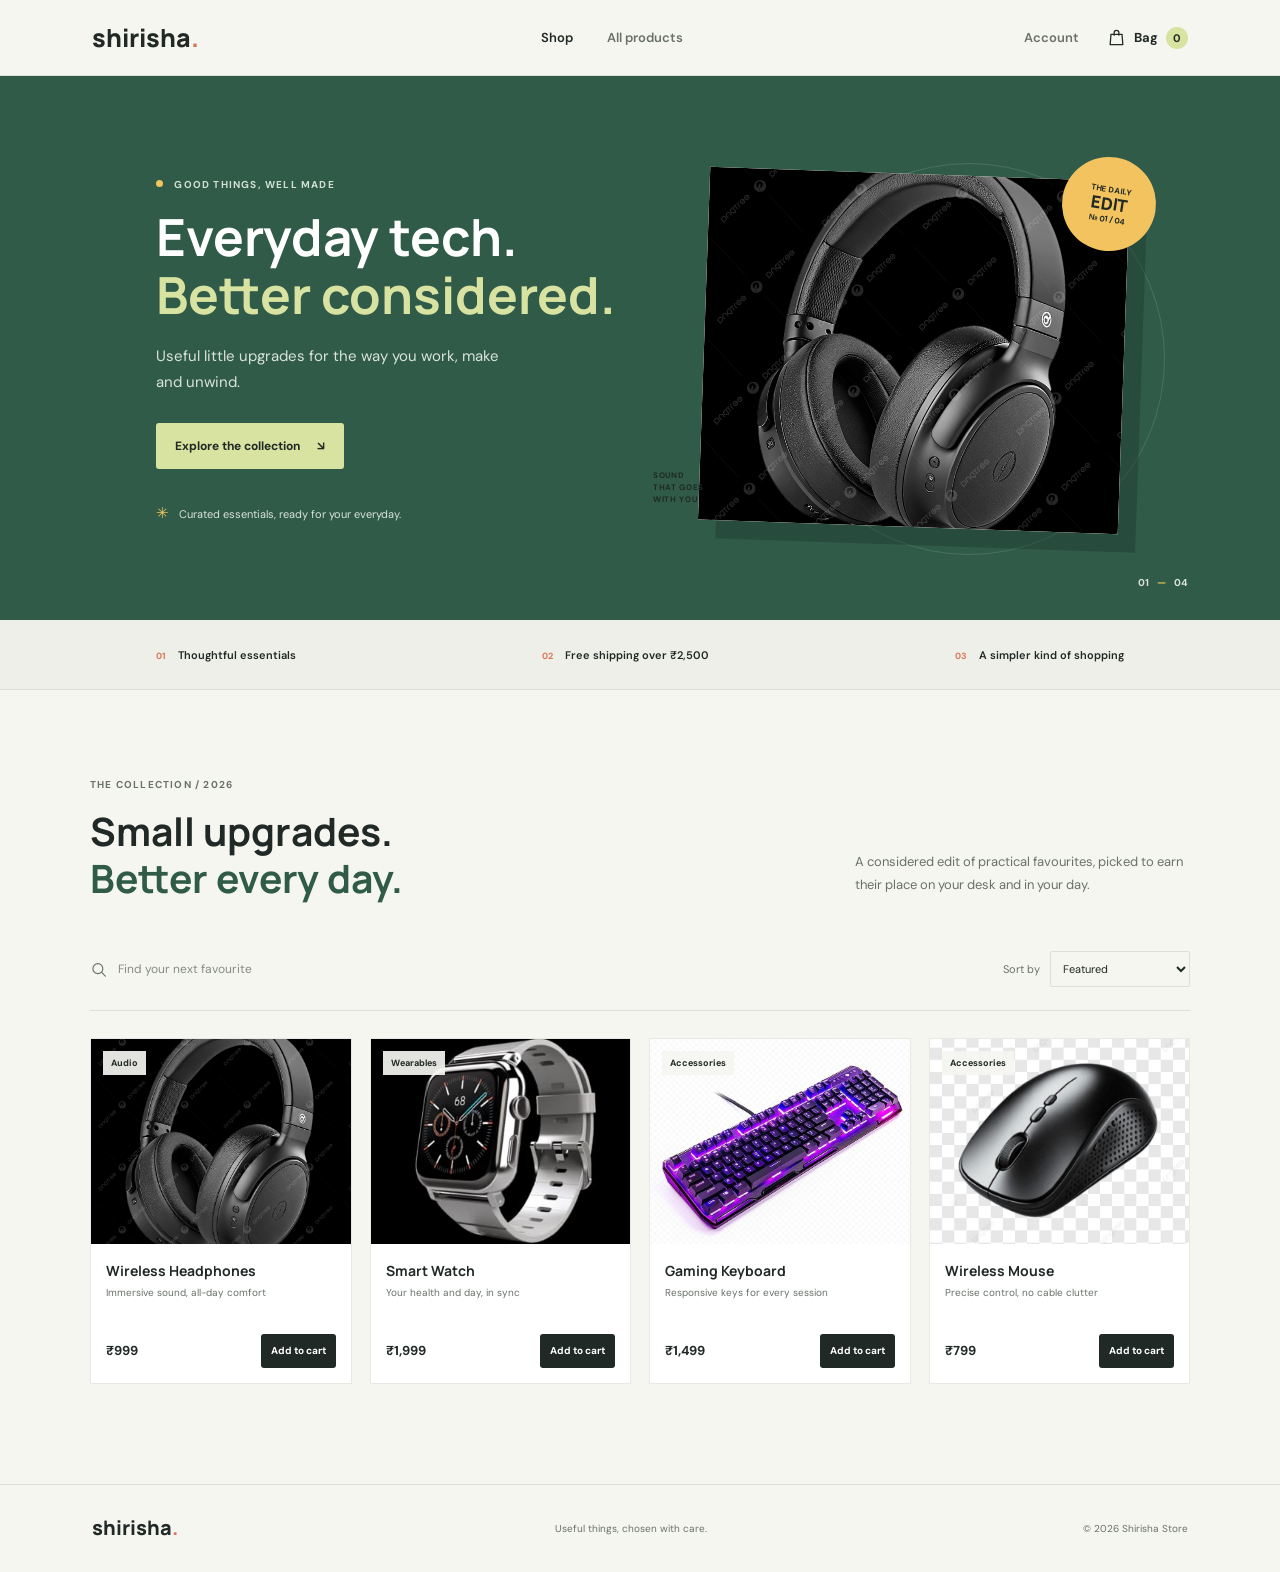
==== index.html @ 598d7586 "first commit" ====
<!DOCTYPE html>
<html lang="en">
<head>
    <meta charset="UTF-8">
    <meta name="viewport" content="width=device-width, initial-scale=1.0">
    <meta name="theme-color" content="#f6f6f1">
    <meta name="description" content="Thoughtful everyday tech, selected for better work and play.">
    <title>Shirisha Store | Everyday tech, considered</title>
    <link rel="preconnect" href="https://fonts.googleapis.com">
    <link rel="preconnect" href="https://fonts.gstatic.com" crossorigin>
    <link href="https://fonts.googleapis.com/css2?family=DM+Sans:wght@400;500;600;700&family=Manrope:wght@400;500;600;700;800&display=swap" rel="stylesheet">
    <link rel="stylesheet" href="style.css">
</head>
<body>
    <header class="site-header">
        <a class="wordmark" href="index.html" aria-label="Shirisha Store home">shirisha<span>.</span></a>
        <nav class="main-nav" aria-label="Main navigation">
            <a class="active" href="index.html">Shop</a>
            <a href="#products">All products</a>
        </nav>
        <div class="header-actions">
            <a class="account-link" href="login.html">Account</a>
            <a class="cart-link" href="cart.html" aria-label="Shopping bag">
                <svg viewBox="0 0 24 24" aria-hidden="true"><path d="M5 8h14l1 13H4L5 8Z"/><path d="M9 9V6a3 3 0 0 1 6 0v3"/></svg>
                <span class="cart-label">Bag</span>
                <span class="cart-badge" data-cart-count>0</span>
            </a>
        </div>
    </header>

    <main>
        <section class="hero" aria-labelledby="hero-title">
            <div class="hero-copy">
                <p class="eyebrow"><span></span> GOOD THINGS, WELL MADE</p>
                <h1 id="hero-title">Everyday tech.<br><em>Better considered.</em></h1>
                <p class="hero-description">Useful little upgrades for the way you work, make and unwind.</p>
                <a class="button button-light" href="#products">Explore the collection <span aria-hidden="true">↘</span></a>
                <div class="hero-note"><span class="hero-note-icon">✳</span> Curated essentials, ready for your everyday.</div>
            </div>
            <div class="hero-visual">
                <div class="hero-image-frame">
                    <img src="images/wireless headphones.jpeg" alt="Wireless headphones from the Shirisha Store collection">
                </div>
                <div class="hero-sticker"><span>THE DAILY</span><strong>EDIT</strong><span>№ 01 / 04</span></div>
                <div class="hero-side-note">SOUND<br>THAT GOES<br>WITH YOU</div>
            </div>
            <div class="hero-index">01 <span>—</span> 04</div>
        </section>

        <section class="trust-strip" aria-label="Store policies">
            <p><span>01</span> Thoughtful essentials</p>
            <p><span>02</span> Free shipping over ₹2,500</p>
            <p><span>03</span> A simpler kind of shopping</p>
        </section>

        <section class="catalog section-shell" id="products" aria-labelledby="catalog-title">
            <div class="catalog-heading">
                <div>
                    <p class="eyebrow">THE COLLECTION / 2026</p>
                    <h2 id="catalog-title">Small upgrades.<br><em>Better every day.</em></h2>
                </div>
                <p class="catalog-intro">A considered edit of practical favourites, picked to earn their place on your desk and in your day.</p>
            </div>
            <div class="catalog-toolbar">
                <label class="search-field">
                    <svg viewBox="0 0 24 24" aria-hidden="true"><circle cx="10.8" cy="10.8" r="6.8"/><path d="m16 16 5 5"/></svg>
                    <input type="search" placeholder="Find your next favourite" aria-label="Search products" data-product-search>
                </label>
                <label class="sort-field">Sort by
                    <select aria-label="Sort products" data-product-sort>
                        <option value="featured">Featured</option>
                        <option value="price-low">Price: low to high</option>
                        <option value="price-high">Price: high to low</option>
                    </select>
                </label>
            </div>
            <div class="product-grid" data-product-grid aria-live="polite"></div>
        </section>
    </main>

    <footer class="site-footer">
        <a class="wordmark" href="index.html">shirisha<span>.</span></a>
        <p>Useful things, chosen with care.</p>
        <span>© 2026 Shirisha Store</span>
    </footer>
    <script src="script.js" defer></script>
</body>
</html>
---- style.css ----
:root {
    color-scheme: light;
    --ink: #202925;
    --muted: #69716a;
    --paper: #f6f6f1;
    --white: #fff;
    --line: #dedfd7;
    --green: #315b49;
    --green-dark: #234536;
    --lime: #d9e3a1;
    --coral: #da755d;
    --sun: #f2c35e;
    --font-body: "DM Sans", "Segoe UI", sans-serif;
    --font-display: "Manrope", "Segoe UI", sans-serif;
}

* { box-sizing: border-box; }

html { scroll-behavior: smooth; }

body {
    margin: 0;
    background: var(--paper);
    color: var(--ink);
    font-family: var(--font-body);
    font-size: 15px;
    -webkit-font-smoothing: antialiased;
}

button, input, select { font: inherit; }
button, a, input, select { -webkit-tap-highlight-color: transparent; }
a { color: inherit; }
button:focus-visible, a:focus-visible, input:focus-visible, select:focus-visible {
    outline: 3px solid var(--coral);
    outline-offset: 3px;
}
[hidden] { display: none !important; }

.site-header {
    height: 76px;
    padding: 0 7.2%;
    display: flex;
    align-items: center;
    justify-content: space-between;
    border-bottom: 1px solid rgba(32, 41, 37, .11);
    background: var(--paper);
    position: relative;
    z-index: 2;
}

.wordmark {
    font: 800 25px/1 var(--font-display);
    letter-spacing: 0;
    text-decoration: none;
}
.wordmark span, .heading-period { color: var(--coral); }
.main-nav, .header-actions { display: flex; align-items: center; }
.main-nav { gap: 34px; height: 100%; }
.main-nav a, .account-link {
    color: var(--muted);
    font-size: 13px;
    font-weight: 600;
    text-decoration: none;
    transition: color .18s ease;
}
.main-nav a:hover, .main-nav a.active, .account-link:hover { color: var(--ink); }
.header-actions { gap: 28px; }
.cart-link { display: flex; gap: 8px; align-items: center; text-decoration: none; font-size: 13px; font-weight: 700; }
.cart-link svg, .search-field svg {
    width: 19px;
    height: 19px;
    fill: none;
    stroke: currentColor;
    stroke-width: 1.6;
    stroke-linecap: round;
    stroke-linejoin: round;
}
.cart-badge {
    min-width: 22px;
    height: 22px;
    padding: 0 5px;
    display: inline-grid;
    place-items: center;
    border-radius: 50%;
    background: var(--lime);
    font-size: 11px;
}

.hero {
    min-height: 544px;
    padding: 65px 12.2% 60px;
    display: grid;
    grid-template-columns: 1.02fr .98fr;
    align-items: center;
    gap: 54px;
    position: relative;
    overflow: hidden;
    background: var(--green);
    color: #fff;
}
.hero::before {
    content: "";
    width: 390px;
    height: 390px;
    position: absolute;
    right: 9%;
    top: 16%;
    border: 1px solid rgba(255, 255, 255, .12);
    border-radius: 50%;
}
.hero-copy, .hero-visual { position: relative; z-index: 1; }
.eyebrow {
    margin: 0 0 16px;
    color: var(--muted);
    font-size: 10px;
    font-weight: 700;
    letter-spacing: 1.2px;
    line-height: 1.4;
}
.hero .eyebrow { color: #d2e1d4; }
.hero .eyebrow span {
    width: 7px;
    height: 7px;
    margin-right: 8px;
    display: inline-block;
    border-radius: 50%;
    background: var(--sun);
    vertical-align: 1px;
}
h1, h2, h3, p { overflow-wrap: anywhere; }
.hero h1, .catalog-heading h2, .page-heading h1 {
    margin: 0;
    font-family: var(--font-display);
    font-weight: 700;
    letter-spacing: 0;
}
.hero h1 { font-size: clamp(38px, 4vw, 59px); line-height: 1.13; }
.hero h1 em, .catalog-heading h2 em { color: var(--lime); font-style: normal; }
.hero-description { max-width: 355px; margin: 19px 0 28px; color: #d9e3dc; font-size: 15px; line-height: 1.75; }
.button {
    min-height: 46px;
    padding: 0 19px;
    display: inline-flex;
    align-items: center;
    justify-content: center;
    gap: 17px;
    border: 0;
    border-radius: 3px;
    cursor: pointer;
    font-size: 12px;
    font-weight: 700;
    text-decoration: none;
    transition: background .18s ease, color .18s ease, transform .18s ease;
}
.button:hover { transform: translateY(-1px); }
.button-light { background: var(--lime); color: var(--ink); }
.button-light:hover { background: #e5edbd; }
.button-dark { background: var(--ink); color: white; }
.button-dark:hover { background: var(--green-dark); }
.hero-note { margin-top: 34px; color: #d9e3dc; font-size: 11px; }
.hero-note-icon { margin-right: 7px; color: var(--sun); font-size: 15px; }
.hero-visual { width: 100%; max-width: 420px; justify-self: end; }
.hero-image-frame {
    height: 353px;
    overflow: hidden;
    background: #e6e3d7;
    transform: rotate(2deg);
    box-shadow: 18px 18px 0 rgba(18, 42, 31, .3);
}
.hero-image-frame img { width: 100%; height: 100%; display: block; object-fit: cover; }
.hero-sticker {
    width: 94px;
    height: 94px;
    padding: 15px 8px;
    position: absolute;
    right: -32px;
    top: -17px;
    display: flex;
    flex-direction: column;
    align-items: center;
    justify-content: center;
    border-radius: 50%;
    background: var(--sun);
    color: var(--ink);
    transform: rotate(9deg);
}
.hero-sticker span { font-size: 8px; font-weight: 700; }
.hero-sticker strong { font: 800 17px/1.2 var(--font-display); }
.hero-side-note { position: absolute; left: -51px; bottom: 22px; color: var(--ink); font-size: 8px; font-weight: 700; line-height: 1.5; letter-spacing: .7px; }
.hero-index { position: absolute; right: 7.2%; bottom: 31px; color: #d9e3dc; font-size: 10px; font-weight: 700; }
.hero-index span { padding: 0 6px; color: var(--sun); }

.trust-strip {
    min-height: 70px;
    padding: 0 12.2%;
    display: flex;
    justify-content: space-between;
    align-items: center;
    gap: 20px;
    border-bottom: 1px solid var(--line);
    background: #eeefe8;
}
.trust-strip p { margin: 0; font-size: 11px; font-weight: 600; }
.trust-strip span { margin-right: 9px; color: var(--coral); font-size: 9px; font-weight: 700; }

.section-shell, .page-shell { width: min(1100px, 86%); margin: 0 auto; }
.catalog { padding-top: 88px; padding-bottom: 100px; }
.catalog-heading { display: flex; align-items: end; justify-content: space-between; gap: 40px; }
.catalog-heading h2 { font-size: 39px; line-height: 1.2; }
.catalog-heading h2 em { color: var(--green); }
.catalog-intro { max-width: 335px; margin: 0 0 5px; color: var(--muted); font-size: 13px; line-height: 1.75; }
.catalog-toolbar { min-height: 82px; margin-top: 27px; display: flex; justify-content: space-between; align-items: center; border-bottom: 1px solid var(--line); }
.search-field { width: min(350px, 60%); display: flex; align-items: center; gap: 10px; color: var(--muted); }
.search-field input { width: 100%; padding: 11px 0; border: 0; outline: 0; background: transparent; color: var(--ink); font-size: 12px; }
.search-field input::placeholder { color: #858b84; }
.sort-field { display: flex; align-items: center; gap: 10px; color: var(--muted); font-size: 11px; }
.sort-field select { max-width: 180px; padding: 9px 24px 9px 8px; border: 1px solid var(--line); border-radius: 2px; background: transparent; color: var(--ink); font-size: 11px; }
.product-grid { padding-top: 27px; display: grid; grid-template-columns: repeat(4, minmax(0, 1fr)); gap: 18px; }
.product-card { min-width: 0; background: var(--white); border: 1px solid #e8e9e3; animation: rise-in .45s ease both; }
.product-card:nth-child(2) { animation-delay: .05s; }
.product-card:nth-child(3) { animation-delay: .1s; }
.product-card:nth-child(4) { animation-delay: .15s; }
@keyframes rise-in { from { opacity: 0; transform: translateY(9px); } to { opacity: 1; transform: translateY(0); } }
.product-image-wrap { height: 205px; position: relative; overflow: hidden; background: #edeee9; }
.product-image-wrap img { width: 100%; height: 100%; display: block; object-fit: cover; transition: transform .35s ease; }
.product-card:hover .product-image-wrap img { transform: scale(1.035); }
.product-category { position: absolute; top: 12px; left: 12px; padding: 6px 8px; background: rgba(246, 246, 241, .92); color: var(--ink); font-size: 9px; font-weight: 700; }
.product-details { padding: 16px 15px 15px; }
.product-rating { margin-bottom: 10px; color: #9b6c16; font-size: 10px; font-weight: 700; }
.product-details h3 { min-height: 21px; margin: 0; font: 700 14px/1.5 var(--font-display); }
.product-details > p { min-height: 34px; margin: 4px 0 15px; color: var(--muted); font-size: 10px; line-height: 1.6; }
.product-purchase { display: flex; justify-content: space-between; align-items: center; gap: 7px; }
.product-purchase strong { font-size: 13px; }
.product-purchase .button { min-height: 34px; padding: 0 10px; font-size: 10px; }
.empty-search { grid-column: 1/-1; padding: 30px 0; color: var(--muted); }

.site-footer { min-height: 88px; padding: 20px 7.2%; display: flex; justify-content: space-between; align-items: center; gap: 18px; border-top: 1px solid var(--line); }
.site-footer .wordmark { font-size: 20px; }
.site-footer p, .site-footer > span { margin: 0; color: var(--muted); font-size: 10px; }

.page-shell { min-height: calc(100vh - 164px); padding-top: 34px; padding-bottom: 90px; }
.breadcrumbs { display: flex; align-items: center; gap: 10px; color: var(--muted); font-size: 10px; }
.breadcrumbs a { text-decoration: none; }
.breadcrumbs a:hover { color: var(--ink); }
.breadcrumbs > span:nth-child(2), .breadcrumbs > span:nth-child(4) { color: #a9ada6; }
.page-heading { margin: 47px 0 33px; display: flex; align-items: end; justify-content: space-between; gap: 20px; }
.page-heading .eyebrow { margin-bottom: 7px; }
.page-heading h1 { font-size: 42px; line-height: 1.15; }
.back-link { padding-bottom: 5px; color: var(--muted); font-size: 11px; text-decoration: none; }
.back-link span { margin-left: 6px; color: var(--coral); }
.cart-layout { display: grid; grid-template-columns: minmax(0, 1fr) 318px; align-items: start; gap: 45px; }
.cart-items { min-width: 0; }
.cart-column-head { min-height: 36px; display: grid; grid-template-columns: 1fr 116px 95px; align-items: start; border-bottom: 1px solid var(--line); color: var(--muted); font-size: 9px; font-weight: 700; letter-spacing: .7px; }
.cart-column-head span:nth-child(2) { text-align: center; }
.cart-column-head span:nth-child(3) { text-align: right; }
.cart-line { min-height: 130px; display: grid; grid-template-columns: 78px minmax(100px, 1fr) 116px 95px; align-items: center; gap: 15px; border-bottom: 1px solid var(--line); }
.cart-line > img { width: 78px; height: 78px; display: block; object-fit: cover; background: #e9eae4; }
.cart-line-info h2 { margin: 0 0 5px; font: 700 13px/1.4 var(--font-display); }
.cart-line-info p { margin: 0 0 7px; color: var(--muted); font-size: 10px; }
.text-button { padding: 0; border: 0; background: none; color: var(--coral); cursor: pointer; font-size: 10px; text-decoration: underline; text-underline-offset: 2px; }
.quantity-control { width: 82px; height: 31px; justify-self: center; display: flex; align-items: center; justify-content: space-between; border: 1px solid var(--line); }
.quantity-control button { width: 28px; height: 28px; padding: 0; border: 0; background: transparent; color: var(--ink); cursor: pointer; font-size: 16px; }
.quantity-control span { font-size: 11px; }
.cart-line-total { justify-self: end; font-size: 12px; }
.order-summary { padding: 24px; border: 1px solid var(--line); background: #efefe9; }
.order-summary h2 { margin: 0 0 24px; font: 700 18px/1.3 var(--font-display); }
.order-summary .eyebrow { margin-bottom: 9px; }
.summary-rows { display: grid; gap: 13px; }
.summary-rows > div, .summary-total { display: flex; justify-content: space-between; gap: 12px; font-size: 11px; }
.summary-rows span { color: var(--muted); }
.summary-rows strong { font-size: 11px; }
.shipping-note { min-height: 29px; margin: 14px 0; color: var(--green); font-size: 10px; line-height: 1.5; }
.summary-total { padding-top: 15px; border-top: 1px solid #d5d7ce; font-weight: 700; }
.summary-total strong { font: 700 18px/1 var(--font-display); }
.checkout-button { width: 100%; margin-top: 21px; justify-content: space-between; }
.prototype-note { margin: 13px 0 0; color: var(--muted); font-size: 9px; line-height: 1.6; }
.empty-state { min-height: 270px; display: flex; flex-direction: column; align-items: center; justify-content: center; text-align: center; }
.empty-icon { width: 40px; height: 40px; margin-bottom: 14px; display: grid; place-items: center; border-radius: 50%; background: #e8eadf; color: var(--green); font-size: 21px; }
.empty-state h2 { margin: 0 0 7px; font: 700 17px/1.4 var(--font-display); }
.empty-state p { margin: 0 0 18px; color: var(--muted); font-size: 11px; }
.empty-state .button { min-height: 40px; font-size: 10px; }

.checkout-layout { display: grid; grid-template-columns: minmax(0, 1fr) 340px; align-items: start; gap: 52px; }
.delivery-form { padding: 27px; border: 1px solid var(--line); background: var(--white); }
.delivery-form > .eyebrow, .checkout-summary > .eyebrow { margin-bottom: 8px; }
.delivery-form h2 { margin: 0 0 25px; font: 700 19px/1.4 var(--font-display); }
.form-grid { display: grid; grid-template-columns: repeat(2, minmax(0, 1fr)); gap: 17px 13px; }
.form-field { min-width: 0; display: grid; gap: 7px; color: var(--muted); font-size: 10px; font-weight: 600; }
.form-field.full-width { grid-column: 1/-1; }
.form-field input { width: 100%; height: 42px; padding: 0 11px; border: 1px solid var(--line); border-radius: 2px; background: #fbfbf9; color: var(--ink); font-size: 12px; }
.form-field input::placeholder { color: #a0a49e; }
.place-order-button { width: 100%; margin-top: 24px; justify-content: space-between; }
.delivery-form > .prototype-note { margin-top: 12px; }
.checkout-summary { padding: 24px; }
.checkout-summary h2 { margin-bottom: 18px; }
.checkout-items { margin-bottom: 17px; }
.checkout-line { padding: 9px 0; display: flex; justify-content: space-between; gap: 12px; border-bottom: 1px solid #dfe0d9; font-size: 10px; line-height: 1.5; }
.checkout-line strong { white-space: nowrap; font-size: 10px; }
.checkout-summary .summary-rows { padding-top: 15px; }
.checkout-summary .summary-total { margin-top: 15px; }
.checkout-empty { min-height: 130px; align-items: flex-start; text-align: left; }
.order-success { margin: 40px auto; max-width: 540px; padding: 45px; border: 1px solid var(--line); background: var(--white); text-align: center; }
.success-mark { width: 43px; height: 43px; margin: 0 auto 17px; display: grid; place-items: center; border-radius: 50%; background: var(--lime); color: var(--green-dark); font-size: 21px; }
.order-success h2 { margin: 0 0 10px; font: 700 24px/1.3 var(--font-display); }
.order-success p { color: var(--muted); font-size: 12px; line-height: 1.7; }
.order-success .button { margin-top: 12px; }

.account-page { width: min(1000px, 86%); min-height: calc(100vh - 164px); margin: 0 auto; padding: 48px 0 65px; display: grid; grid-template-columns: minmax(0, 1fr) minmax(260px, .78fr); align-items: center; gap: 70px; }
.account-panel { width: 100%; max-width: 410px; justify-self: center; }
.account-panel h1 { margin: 0; font: 700 32px/1.2 var(--font-display); }
.account-intro { margin: 13px 0 25px; color: var(--muted); font-size: 12px; line-height: 1.75; }
.account-form { display: grid; gap: 15px; }
.account-form .button { width: 100%; margin-top: 5px; }
.account-notice { margin: 0; padding: 12px; background: #eef0e4; color: var(--green-dark); font-size: 10px; line-height: 1.6; }
.account-switch { margin: 19px 0 14px; color: var(--muted); font-size: 11px; }
.account-switch a { color: var(--green-dark); font-weight: 700; text-underline-offset: 3px; }
.account-back { color: var(--muted); font-size: 10px; text-decoration: none; }
.account-aside { min-height: 360px; padding: 29px; display: flex; flex-direction: column; justify-content: space-between; position: relative; overflow: hidden; background: var(--coral); color: var(--ink); }
.account-aside::after { content: ""; width: 250px; height: 250px; position: absolute; right: -80px; bottom: -90px; border: 1px solid rgba(32, 41, 37, .25); border-radius: 50%; box-shadow: 0 0 0 25px rgba(32, 41, 37, .04), 0 0 0 50px rgba(32, 41, 37, .04); }
.account-aside > span, .account-aside > div { position: relative; z-index: 1; font-size: 9px; font-weight: 700; letter-spacing: .8px; }
.account-aside > p { position: relative; z-index: 1; font: 700 32px/1.28 var(--font-display); }
.account-aside em { color: #fff2d1; font-style: normal; }

@media (max-width: 850px) {
    .site-header { padding: 0 5%; }
    .hero { padding-right: 8%; padding-left: 8%; gap: 35px; }
    .hero-image-frame { height: 310px; }
    .hero-sticker { right: -16px; }
    .section-shell, .page-shell { width: 90%; }
    .trust-strip { padding: 0 7%; }
    .product-grid { grid-template-columns: repeat(2, minmax(0, 1fr)); gap: 16px; }
    .product-image-wrap { height: 230px; }
    .cart-layout { grid-template-columns: minmax(0, 1fr) 275px; gap: 24px; }
    .cart-line { grid-template-columns: 64px minmax(85px, 1fr) 90px 75px; gap: 10px; }
    .cart-line > img { width: 64px; height: 64px; }
    .checkout-layout { grid-template-columns: minmax(0, 1fr) 300px; gap: 25px; }
}

@media (max-width: 620px) {
    .site-header { height: 64px; padding: 0 5%; }
    .wordmark { font-size: 22px; }
    .main-nav { gap: 14px; }
    .main-nav a { font-size: 11px; }
    .main-nav a:nth-child(2), .account-link, .cart-label { display: none; }
    .header-actions { gap: 13px; }
    .cart-link { gap: 5px; }
    .hero { min-height: auto; padding: 51px 7% 45px; grid-template-columns: 1fr; gap: 35px; }
    .hero h1 { font-size: 42px; }
    .hero-description { max-width: 310px; font-size: 13px; }
    .hero-note { margin-top: 22px; font-size: 10px; }
    .hero-visual { width: 83%; max-width: 350px; justify-self: center; }
    .hero-image-frame { height: 250px; }
    .hero-sticker { width: 78px; height: 78px; right: -24px; top: -15px; }
    .hero-side-note { left: -38px; }
    .hero-index { right: 7%; bottom: 17px; }
    .trust-strip { min-height: 60px; padding: 12px 6%; flex-wrap: wrap; justify-content: flex-start; gap: 7px 18px; }
    .trust-strip p { font-size: 9px; }
    .trust-strip p:last-child { display: none; }
    .section-shell, .page-shell { width: 90%; }
    .catalog { padding-top: 58px; padding-bottom: 65px; }
    .catalog-heading { display: block; }
    .catalog-heading h2 { font-size: 31px; }
    .catalog-intro { max-width: 370px; margin-top: 15px; font-size: 12px; }
    .catalog-toolbar { min-height: 72px; margin-top: 14px; gap: 12px; }
    .search-field { width: 52%; gap: 6px; }
    .search-field input { min-width: 0; font-size: 10px; }
    .sort-field { gap: 5px; font-size: 9px; }
    .sort-field select { max-width: 135px; padding: 8px 3px; font-size: 9px; }
    .product-grid { gap: 10px; padding-top: 17px; }
    .product-image-wrap { height: 155px; }
    .product-category { top: 7px; left: 7px; padding: 5px 6px; font-size: 8px; }
    .product-details { padding: 11px 10px 10px; }
    .product-rating { margin-bottom: 6px; font-size: 9px; }
    .product-details h3 { font-size: 12px; }
    .product-details > p { min-height: 32px; margin-bottom: 10px; font-size: 9px; }
    .product-purchase { align-items: flex-start; flex-direction: column; }
    .product-purchase strong { font-size: 12px; }
    .product-purchase .button { width: 100%; min-height: 32px; }
    .site-footer { padding: 19px 5%; flex-wrap: wrap; }
    .site-footer p { order: 3; width: 100%; }
    .site-footer > span { font-size: 9px; }
    .page-shell { padding-top: 25px; padding-bottom: 55px; }
    .page-heading { margin: 34px 0 23px; align-items: center; }
    .page-heading h1 { font-size: 34px; }
    .back-link { font-size: 9px; }
    .cart-layout, .checkout-layout { grid-template-columns: 1fr; gap: 22px; }
    .cart-column-head { grid-template-columns: 1fr 77px 63px; font-size: 8px; }
    .cart-line { min-height: 106px; grid-template-columns: 58px minmax(70px, 1fr) 75px 60px; gap: 7px; }
    .cart-line > img { width: 54px; height: 54px; }
    .cart-line-info h2 { font-size: 10px; }
    .cart-line-info p, .text-button { font-size: 9px; }
    .quantity-control { width: 70px; height: 29px; }
    .quantity-control button { width: 22px; height: 27px; }
    .quantity-control span { font-size: 10px; }
    .cart-line-total { font-size: 10px; }
    .order-summary { padding: 20px; }
    .delivery-form { padding: 21px 17px; }
    .delivery-form h2 { font-size: 17px; }
    .form-grid { gap: 14px 9px; }
    .form-field { font-size: 9px; }
    .form-field input { height: 40px; padding: 0 8px; font-size: 11px; }
    .order-success { padding: 30px 20px; }
    .account-page { width: 90%; min-height: calc(100vh - 152px); padding: 37px 0; grid-template-columns: 1fr; gap: 30px; }
    .account-panel { max-width: 440px; }
    .account-aside { min-height: 150px; padding: 19px; }
    .account-aside > p { margin: 15px 0; font-size: 24px; }
}

@media (prefers-reduced-motion: reduce) {
    *, *::before, *::after { scroll-behavior: auto !important; animation-duration: .01ms !important; animation-iteration-count: 1 !important; transition-duration: .01ms !important; }
}
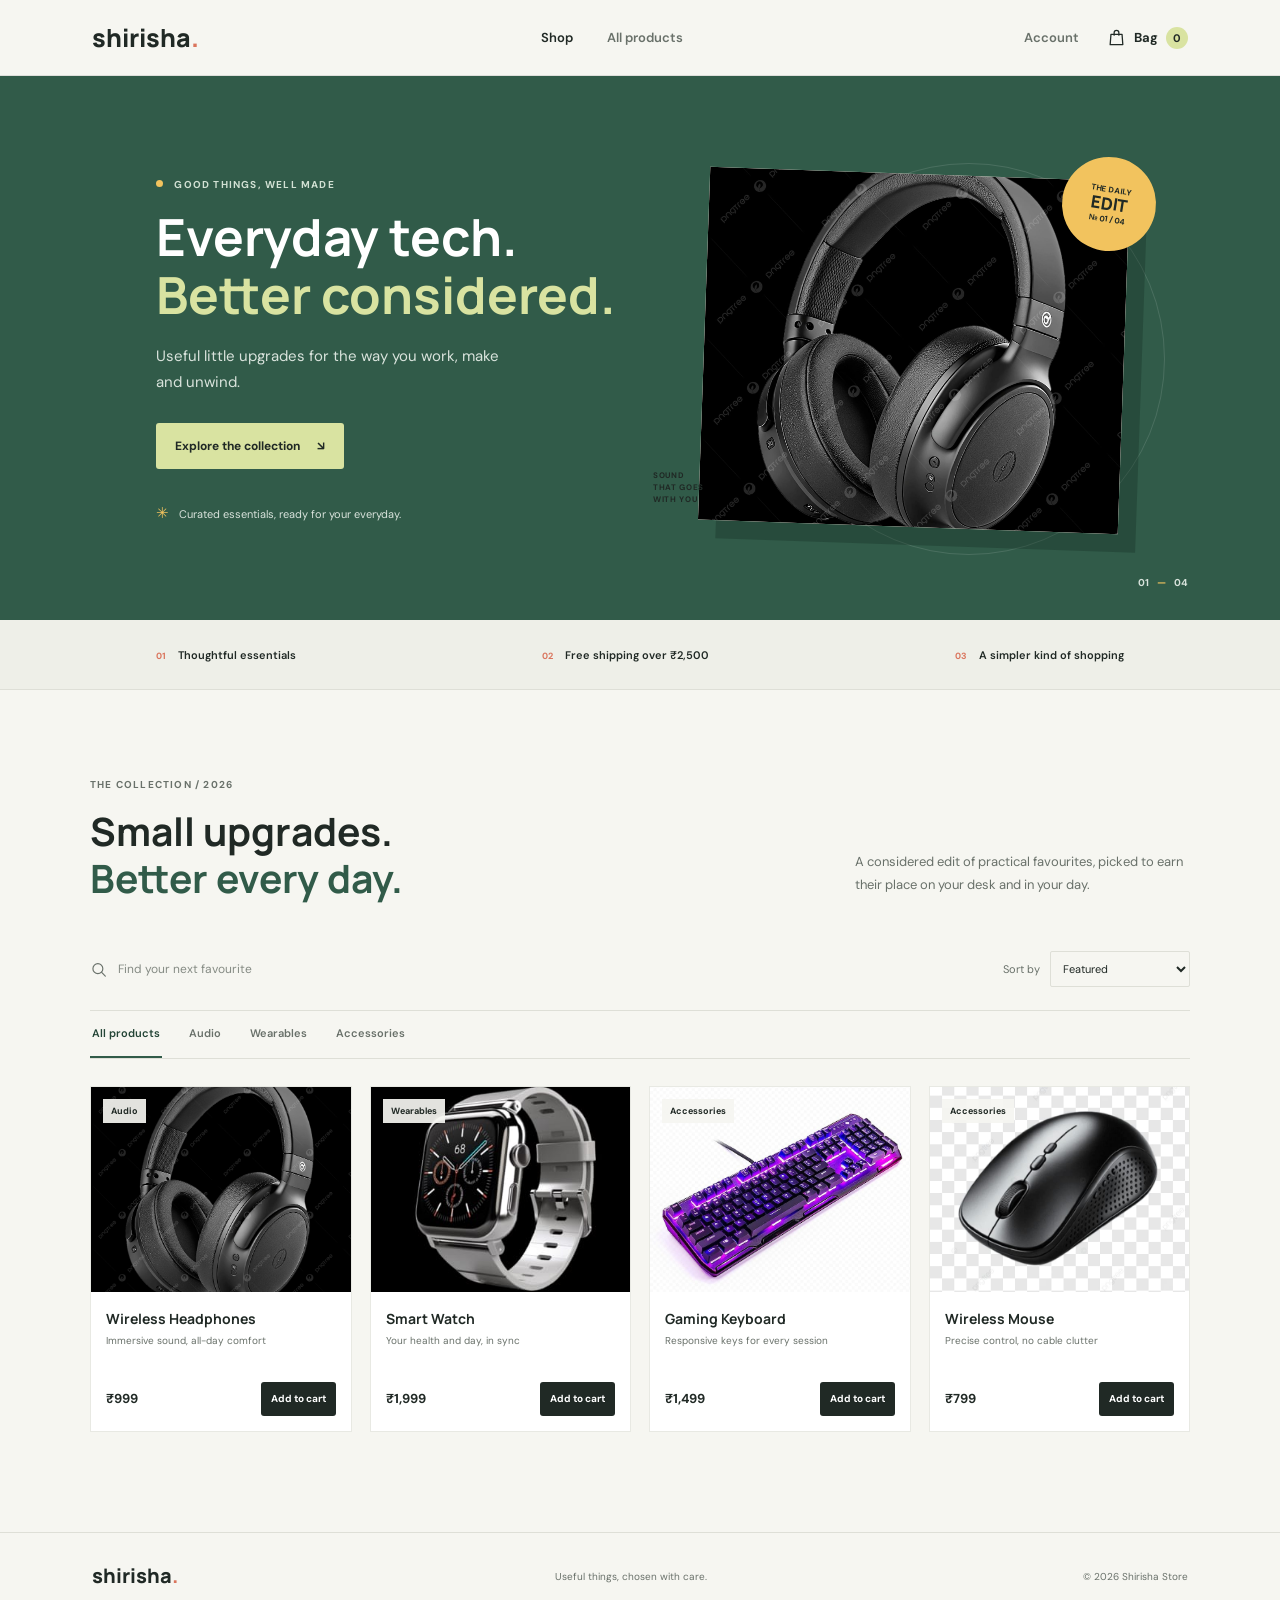
==== commit a58fda69: "added code in cart" ====
--- a/index.html
+++ b/index.html
@@ -74,6 +74,12 @@
                     </select>
                 </label>
             </div>
+            <div class="category-tabs" role="group" aria-label="Filter products by category" data-category-filters>
+                <button class="active" type="button" data-category="all" aria-pressed="true">All products</button>
+                <button type="button" data-category="Audio" aria-pressed="false">Audio</button>
+                <button type="button" data-category="Wearables" aria-pressed="false">Wearables</button>
+                <button type="button" data-category="Accessories" aria-pressed="false">Accessories</button>
+            </div>
             <div class="product-grid" data-product-grid aria-live="polite"></div>
         </section>
     </main>
--- a/style.css
+++ b/style.css
@@ -215,6 +215,9 @@
 .search-field input::placeholder { color: #858b84; }
 .sort-field { display: flex; align-items: center; gap: 10px; color: var(--muted); font-size: 11px; }
 .sort-field select { max-width: 180px; padding: 9px 24px 9px 8px; border: 1px solid var(--line); border-radius: 2px; background: transparent; color: var(--ink); font-size: 11px; }
+.category-tabs { min-height: 48px; display: flex; align-items: stretch; gap: 25px; overflow-x: auto; border-bottom: 1px solid var(--line); scrollbar-width: thin; }
+.category-tabs button { flex: 0 0 auto; padding: 0 2px; border: 0; border-bottom: 2px solid transparent; background: transparent; color: var(--muted); cursor: pointer; font-size: 11px; font-weight: 600; white-space: nowrap; }
+.category-tabs button:hover, .category-tabs button.active { border-bottom-color: var(--green); color: var(--green-dark); }
 .product-grid { padding-top: 27px; display: grid; grid-template-columns: repeat(4, minmax(0, 1fr)); gap: 18px; }
 .product-card { min-width: 0; background: var(--white); border: 1px solid #e8e9e3; animation: rise-in .45s ease both; }
 .product-card:nth-child(2) { animation-delay: .05s; }
@@ -366,6 +369,8 @@
     .search-field input { min-width: 0; font-size: 10px; }
     .sort-field { gap: 5px; font-size: 9px; }
     .sort-field select { max-width: 135px; padding: 8px 3px; font-size: 9px; }
+    .category-tabs { min-height: 44px; gap: 20px; }
+    .category-tabs button { font-size: 10px; }
     .product-grid { gap: 10px; padding-top: 17px; }
     .product-image-wrap { height: 155px; }
     .product-category { top: 7px; left: 7px; padding: 5px 6px; font-size: 8px; }
